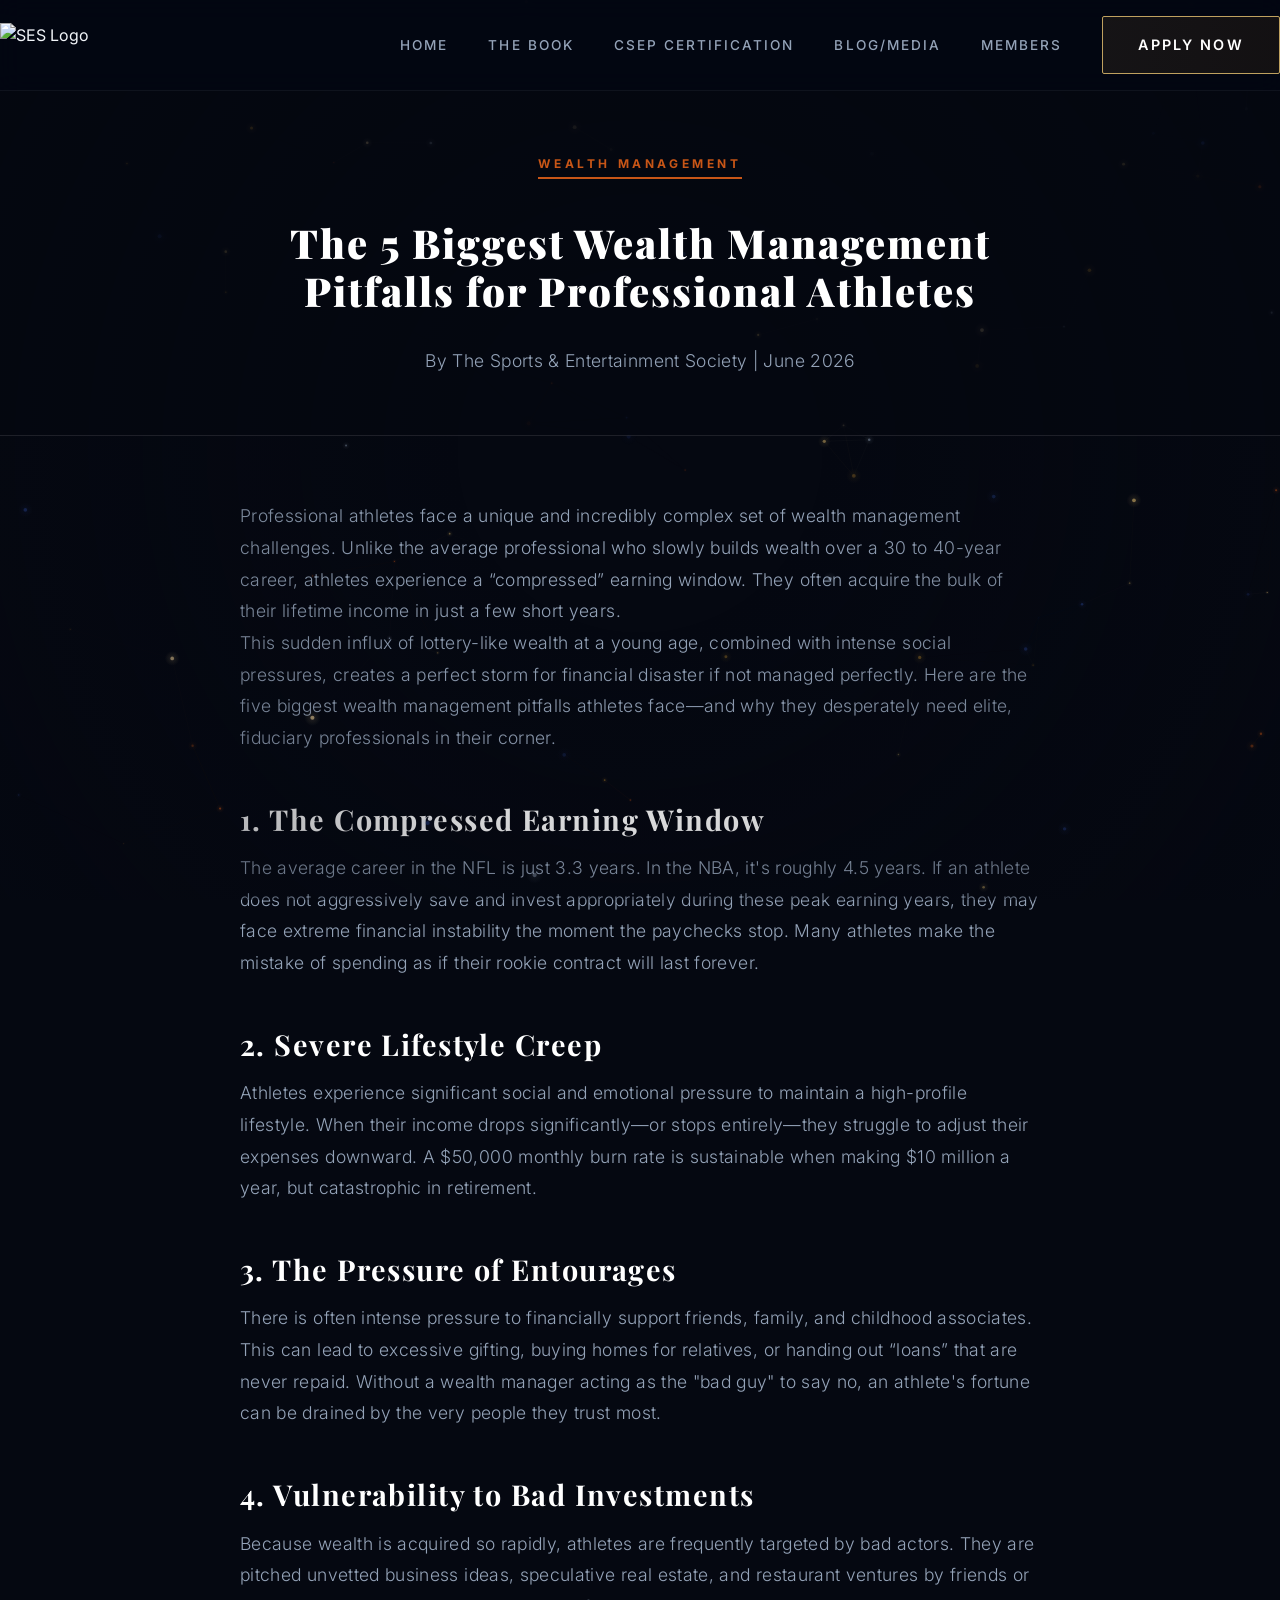
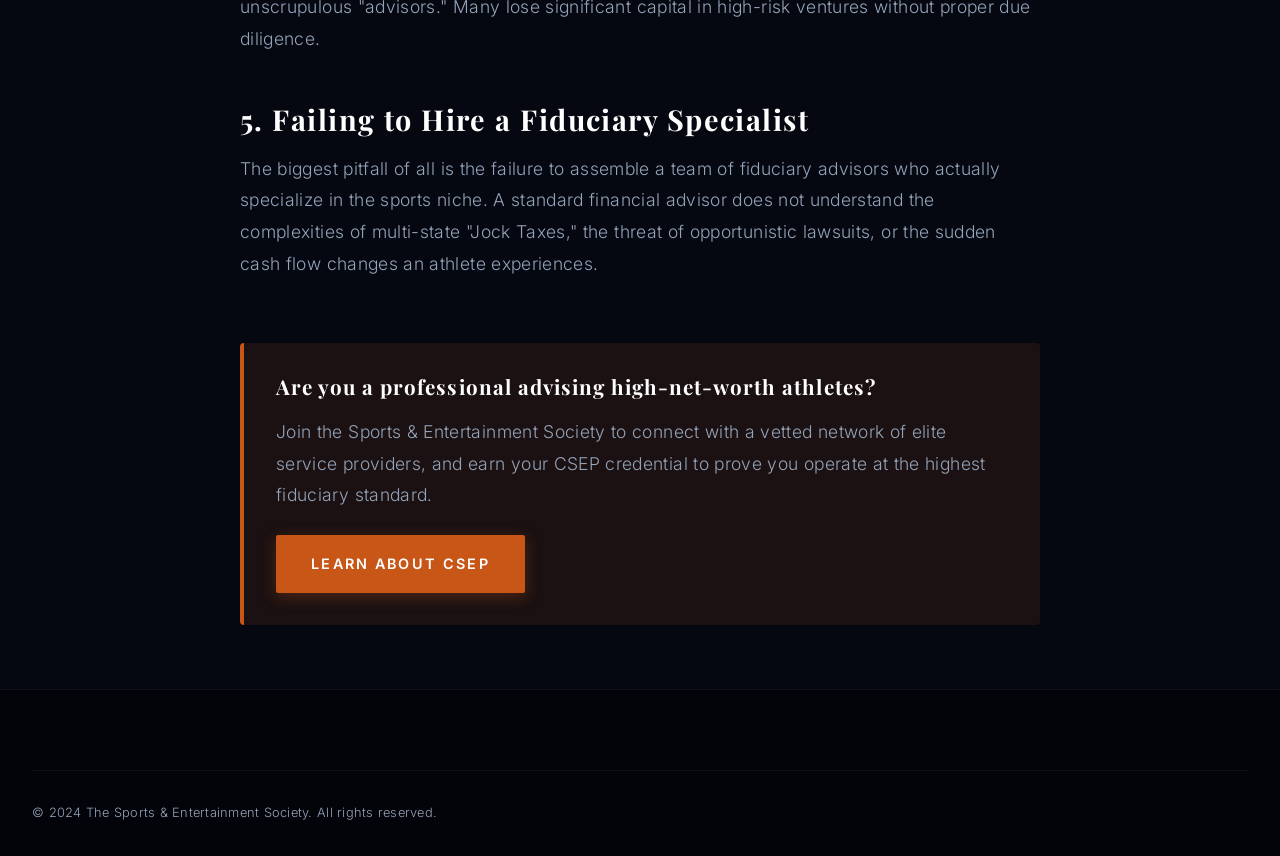
==== blog-post-1.html @ 09854656 "feat: add Blog/Media section and initial blog posts" ====
<!DOCTYPE html>
<html lang="en">
<head>
  <meta charset="UTF-8">
  <meta name="viewport" content="width=device-width, initial-scale=1.0">
  <meta name="description" content="The 5 Biggest Wealth Management Pitfalls for Professional Athletes">
  <title>Wealth Management Pitfalls for Athletes | SES</title>
  <link rel="stylesheet" href="styles.css?v=5">
</head>
<body>

  <canvas id="ambient-canvas"></canvas>

  <header>
    <div class="nav-container">
      <a href="index.html" class="logo-link">
        <div class="logo-placeholder-header">
          <img src="https://firebasestorage.googleapis.com/v0/b/studio-6578078567-d586b.firebasestorage.app/o/ses%20logo%20transparent.png?alt=media&token=a7a9f43f-8313-4940-94d5-614aab6d0703" alt="SES Logo" class="logo-img" style="height:50px;width:auto;display:block;">
        </div>
      </a>
      
      <div class="nav-toggle" id="mobile-menu-toggle" aria-label="Toggle menu" role="button" tabindex="0">
        <span></span>
        <span></span>
        <span></span>
      </div>

      <nav id="nav-menu">
        <ul class="nav-links" id="nav-list">
          <li><a href="index.html" id="nav-home">Home</a></li>
          <li><a href="book.html" id="nav-book">The Book</a></li>
          <li><a href="csep.html" id="nav-csep">CSEP Certification</a></li>
          <li><a href="blog.html" class="active" id="nav-blog">Blog/Media</a></li>
          <li><a href="#" id="nav-members">Members</a></li>
          <li class="header-cta"><a href="csep.html#apply" class="btn btn-outline-gold" id="nav-apply-btn">Apply Now</a></li>
        </ul>
      </nav>
    </div>
  </header>

  <section class="article-hero" style="padding: 150px 0 60px 0; text-align: center; background-color: rgba(5, 8, 17, 0.7); border-bottom: 1px solid rgba(255,255,255,0.1);">
    <div class="container" style="max-width: 800px;">
      <span class="hero-tag">WEALTH MANAGEMENT</span>
      <h1 style="font-size: 2.5rem; line-height: 1.2; margin: 1rem 0 2rem 0; font-weight: 900;">The 5 Biggest Wealth Management Pitfalls for Professional Athletes</h1>
      <p style="color: var(--text-muted); font-size: 1.1rem;">By The Sports & Entertainment Society | June 2026</p>
    </div>
  </section>

  <article class="container" style="max-width: 800px; padding: 4rem 0; font-size: 1.1rem; line-height: 1.8; color: var(--text-light);">
    <p>Professional athletes face a unique and incredibly complex set of wealth management challenges. Unlike the average professional who slowly builds wealth over a 30 to 40-year career, athletes experience a “compressed” earning window. They often acquire the bulk of their lifetime income in just a few short years.</p>
    
    <p>This sudden influx of lottery-like wealth at a young age, combined with intense social pressures, creates a perfect storm for financial disaster if not managed perfectly. Here are the five biggest wealth management pitfalls athletes face—and why they desperately need elite, fiduciary professionals in their corner.</p>

    <h2 style="color: var(--text-white); margin: 3rem 0 1rem 0; font-size: 1.8rem;">1. The Compressed Earning Window</h2>
    <p>The average career in the NFL is just 3.3 years. In the NBA, it's roughly 4.5 years. If an athlete does not aggressively save and invest appropriately during these peak earning years, they may face extreme financial instability the moment the paychecks stop. Many athletes make the mistake of spending as if their rookie contract will last forever.</p>

    <h2 style="color: var(--text-white); margin: 3rem 0 1rem 0; font-size: 1.8rem;">2. Severe Lifestyle Creep</h2>
    <p>Athletes experience significant social and emotional pressure to maintain a high-profile lifestyle. When their income drops significantly—or stops entirely—they struggle to adjust their expenses downward. A $50,000 monthly burn rate is sustainable when making $10 million a year, but catastrophic in retirement.</p>

    <h2 style="color: var(--text-white); margin: 3rem 0 1rem 0; font-size: 1.8rem;">3. The Pressure of Entourages</h2>
    <p>There is often intense pressure to financially support friends, family, and childhood associates. This can lead to excessive gifting, buying homes for relatives, or handing out “loans” that are never repaid. Without a wealth manager acting as the "bad guy" to say no, an athlete's fortune can be drained by the very people they trust most.</p>

    <h2 style="color: var(--text-white); margin: 3rem 0 1rem 0; font-size: 1.8rem;">4. Vulnerability to Bad Investments</h2>
    <p>Because wealth is acquired so rapidly, athletes are frequently targeted by bad actors. They are pitched unvetted business ideas, speculative real estate, and restaurant ventures by friends or unscrupulous "advisors." Many lose significant capital in high-risk ventures without proper due diligence.</p>

    <h2 style="color: var(--text-white); margin: 3rem 0 1rem 0; font-size: 1.8rem;">5. Failing to Hire a Fiduciary Specialist</h2>
    <p>The biggest pitfall of all is the failure to assemble a team of fiduciary advisors who actually specialize in the sports niche. A standard financial advisor does not understand the complexities of multi-state "Jock Taxes," the threat of opportunistic lawsuits, or the sudden cash flow changes an athlete experiences.</p>

    <div style="margin-top: 4rem; padding: 2rem; background: rgba(220, 95, 30, 0.1); border-left: 4px solid var(--color-orange); border-radius: 4px;">
      <h3 style="color: var(--text-white); margin-bottom: 1rem;">Are you a professional advising high-net-worth athletes?</h3>
      <p style="margin-bottom: 1.5rem;">Join the Sports & Entertainment Society to connect with a vetted network of elite service providers, and earn your CSEP credential to prove you operate at the highest fiduciary standard.</p>
      <a href="csep.html" class="btn btn-primary">Learn About CSEP</a>
    </div>
  </article>

  <footer>
    <div class="container">
      <div class="footer-bottom">
        <p>&copy; 2024 The Sports & Entertainment Society. All rights reserved.</p>
      </div>
    </div>
  </footer>

  <script src="main.js"></script>
</body>
</html>
---- styles.css ----
@import url('https://fonts.googleapis.com/css2?family=Playfair+Display:ital,wght@0,400..900;1,400..900&family=Inter:wght@300;400;500;600;700;800&display=swap');

/* --- DESIGN SYSTEM TOKENS --- */
:root {
  --bg-dark: #050811; /* Deep obsidian navy */
  --bg-panel: #0c1220; /* Boardroom dark panel */
  --bg-panel-light: #151e33;
  --bg-platinum: #f8fafc; /* Crisp platinum white background */
  --color-blue: #0f1c3f; /* Deep blue tier color */
  --color-blue-light: #1d3066;
  --color-orange: #c85617; /* Burnt copper */
  --color-orange-hover: #a64510; /* Darker burnt copper hover */
  --color-gold-start: #bfa15f; /* Champagne Gold start */
  --color-gold-mid: #dfc28d; /* Champagne Gold mid */
  --color-gold-end: #9e7528; /* Champagne Gold end */
  --text-white: #ffffff;
  --text-light: #f1f5f9;
  --text-muted: #94a3b8;
  --text-dark: #0f172a;
  
  --font-serif: 'Playfair Display', Georgia, serif;
  --font-sans: 'Inter', system-ui, -apple-system, sans-serif;
  
  --transition-smooth: all 0.4s cubic-bezier(0.16, 1, 0.3, 1);
  --shadow-premium: 0 20px 40px rgba(0, 0, 0, 0.6);
  --shadow-glow-orange: 0 0 35px rgba(200, 86, 23, 0.3);
  --shadow-glow-blue: 0 0 35px rgba(15, 28, 63, 0.5);
  --shadow-glow-gold: 0 0 35px rgba(191, 161, 95, 0.2);
  
  --border-glass: 1px solid rgba(255, 255, 255, 0.05);
  --glass-bg: rgba(12, 18, 32, 0.7);
}

/* --- RESET & ACCESSIBILITY --- */
*, *::before, *::after {
  box-sizing: border-box;
  margin: 0;
  padding: 0;
}

html {
  scroll-behavior: smooth;
  font-size: 16px;
  background-color: var(--bg-dark);
  color: var(--text-light);
  font-family: var(--font-sans);
  -webkit-font-smoothing: antialiased;
}

body {
  overflow-x: hidden;
  line-height: 1.6;
  background: var(--bg-dark);
}

/* --- AMBIENT PARTICLE CANVAS --- */
#ambient-canvas {
  position: fixed;
  top: 0;
  left: 0;
  width: 100vw;
  height: 100vh;
  z-index: 0;
  pointer-events: none;
}

/* Ensure all page content sits above the canvas */
header { z-index: 100; }
section, footer, main { position: relative; z-index: 1; }


h1, h2, h3, h4, h5, h6 {
  font-family: var(--font-serif);
  font-weight: 700;
  letter-spacing: 0.05em;
  color: var(--text-white);
  line-height: 1.2;
}

p {
  font-weight: 300;
  letter-spacing: 0.02em;
  color: var(--text-muted);
}

a {
  text-decoration: none;
  color: inherit;
  transition: var(--transition-smooth);
}

img {
  max-width: 100%;
  height: auto;
  display: block;
}

button, input, textarea, select {
  font-family: inherit;
  background: none;
  border: none;
  outline: none;
}

/* --- CUSTOM SCROLLBAR --- */
::-webkit-scrollbar {
  width: 10px;
}
::-webkit-scrollbar-track {
  background: var(--bg-dark);
}
::-webkit-scrollbar-thumb {
  background: #1e293b;
  border-radius: 5px;
  border: 2px solid var(--bg-dark);
}
::-webkit-scrollbar-thumb:hover {
  background: var(--color-orange);
}

/* --- UTILITY CLASSES --- */
.container {
  width: 100%;
  max-width: 1280px;
  margin: 0 auto;
  padding: 0 2rem;
}

.text-orange {
  color: var(--color-orange);
}

.text-gold {
  background: linear-gradient(90deg, var(--color-gold-start), var(--color-gold-mid), var(--color-gold-end));
  -webkit-background-clip: text;
  -webkit-text-fill-color: transparent;
  display: inline-block;
}

.bg-gradient-blue {
  background: linear-gradient(135deg, #070e1f 0%, #112042 100%);
}

.glow-orange {
  box-shadow: var(--shadow-glow-orange);
}

.glass-panel {
  background: var(--glass-bg);
  backdrop-filter: blur(12px);
  -webkit-backdrop-filter: blur(12px);
  border: var(--border-glass);
}

/* --- ANIMATION KEYFRAMES --- */
@keyframes float {
  0% { transform: translateY(0px) rotateY(-5deg); }
  50% { transform: translateY(-12px) rotateY(2deg); }
  100% { transform: translateY(0px) rotateY(-5deg); }
}

@keyframes pulse-glow {
  0%, 100% { opacity: 0.2; }
  50% { opacity: 0.5; }
}

@keyframes slideIn {
  from { transform: translateY(30px); opacity: 0; }
  to { transform: translateY(0); opacity: 1; }
}

@keyframes shimmer {
  0% { background-position: -200% 0; }
  100% { background-position: 200% 0; }
}

/* --- SCROLL REVEAL --- */
.reveal {
  opacity: 0;
  transform: translateY(40px);
  transition: opacity 0.8s ease, transform 0.8s ease;
}

.reveal.active {
  opacity: 1;
  transform: translateY(0);
}

/* --- BUTTONS --- */
.btn {
  display: inline-flex;
  align-items: center;
  justify-content: center;
  padding: 1rem 2.2rem;
  font-size: 0.9rem;
  font-weight: 600;
  letter-spacing: 0.15em;
  text-transform: uppercase;
  border-radius: 2px;
  cursor: pointer;
  position: relative;
  overflow: hidden;
  z-index: 1;
  transition: var(--transition-smooth);
}

.btn-primary {
  background-color: var(--color-orange);
  color: var(--text-white);
  box-shadow: 0 4px 15px rgba(200, 86, 23, 0.3);
}

.btn-primary::before {
  content: '';
  position: absolute;
  top: 0;
  left: 0;
  width: 100%;
  height: 100%;
  background: linear-gradient(90deg, transparent, rgba(255,255,255,0.2), transparent);
  transform: translateX(-100%);
  transition: 0.6s ease;
  z-index: -1;
}

.btn-primary:hover::before {
  transform: translateX(100%);
}

.btn-primary:hover {
  background-color: var(--color-orange-hover);
  box-shadow: var(--shadow-glow-orange);
  transform: translateY(-2px);
}

.btn-outline-gold {
  border: 1px solid var(--color-gold-start);
  background: linear-gradient(90deg, rgba(191,149,63,0.1), rgba(170,119,28,0.1));
  color: var(--text-white);
}

.btn-outline-gold:hover {
  background: linear-gradient(90deg, var(--color-gold-start), var(--color-gold-mid), var(--color-gold-end));
  color: var(--text-dark);
  font-weight: 700;
  box-shadow: var(--shadow-glow-gold);
  transform: translateY(-2px);
}

.btn-white {
  background-color: var(--text-white);
  color: var(--text-dark);
  box-shadow: 0 4px 15px rgba(255, 255, 255, 0.1);
}

.btn-white:hover {
  background-color: #f1f5f9;
  transform: translateY(-2px);
  box-shadow: 0 8px 25px rgba(255, 255, 255, 0.2);
}

.btn-blue {
  background-color: var(--color-blue);
  color: var(--text-white);
  border: 1px solid rgba(255, 255, 255, 0.1);
  box-shadow: 0 4px 15px rgba(29, 53, 87, 0.3);
}

.btn-blue:hover {
  background-color: var(--color-blue-light);
  border-color: transparent;
  box-shadow: var(--shadow-glow-blue);
  transform: translateY(-2px);
}

.btn-dark-navy {
  background-color: var(--bg-dark);
  color: var(--text-white);
  box-shadow: 0 4px 15px rgba(0, 0, 0, 0.3);
}

.btn-dark-navy:hover {
  background-color: var(--bg-panel);
  transform: translateY(-2px);
  box-shadow: 0 8px 25px rgba(0, 0, 0, 0.5);
}

/* --- HEADER / NAVIGATION --- */
header {
  position: fixed;
  top: 0;
  left: 0;
  width: 100%;
  z-index: 100;
  background: rgba(3, 7, 18, 0.85);
  backdrop-filter: blur(12px);
  -webkit-backdrop-filter: blur(12px);
  border-bottom: var(--border-glass);
  transition: var(--transition-smooth);
}

header.scrolled {
  padding: 0.5rem 0;
  background: rgba(3, 7, 18, 0.95);
  box-shadow: 0 10px 30px rgba(0,0,0,0.8);
}

header .nav-container {
  display: flex;
  justify-content: space-between;
  align-items: center;
  height: 90px;
  overflow: hidden;
  transition: var(--transition-smooth);
}

header.scrolled .nav-container {
  height: 70px;
}

.logo-link {
  display: flex;
  align-items: center;
  gap: 0.8rem;
  overflow: hidden;
}

.logo-crest {
  width: 45px;
  height: 45px;
  background: linear-gradient(135deg, var(--color-gold-start), var(--color-gold-mid), var(--color-gold-end));
  border-radius: 50%;
  display: flex;
  align-items: center;
  justify-content: center;
  font-family: var(--font-serif);
  font-weight: 900;
  color: var(--bg-dark);
  font-size: 1.2rem;
  box-shadow: var(--shadow-glow-gold);
}

.logo-img {
  height: 44px;
  max-height: 44px;
  width: auto;
  max-width: 200px;
  object-fit: contain;
  display: block;
  flex-shrink: 0;
  transition: height 0.4s cubic-bezier(0.16, 1, 0.3, 1),
              max-height 0.4s cubic-bezier(0.16, 1, 0.3, 1);
}

header.scrolled .logo-img {
  height: 36px;
  max-height: 36px;
}

.logo-img-footer {
  height: 60px;
  max-height: 60px;
  max-width: 200px;
}

.logo-text {
  font-family: var(--font-serif);
  font-size: 1rem;
  font-weight: 800;
  letter-spacing: 0.1em;
  line-height: 1.2;
}

.logo-text span {
  display: block;
  font-size: 0.65rem;
  font-weight: 400;
  letter-spacing: 0.2em;
  color: var(--color-orange);
}

nav ul {
  display: flex;
  list-style: none;
  gap: 2.5rem;
  align-items: center;
}

nav ul li a {
  font-size: 0.85rem;
  font-weight: 500;
  letter-spacing: 0.15em;
  text-transform: uppercase;
  color: var(--text-muted);
  position: relative;
  padding: 0.5rem 0;
}

nav ul li a::after {
  content: '';
  position: absolute;
  bottom: 0;
  left: 0;
  width: 0;
  height: 1px;
  background-color: var(--color-orange);
  transition: var(--transition-smooth);
}

nav ul li a:hover, nav ul li a.active {
  color: var(--text-white);
}

nav ul li a:hover::after, nav ul li a.active::after {
  width: 100%;
}

.header-cta {
  display: inline-block;
}

/* MOBILE NAV TOGGLE */
.nav-toggle {
  display: none;
  flex-direction: column;
  gap: 6px;
  cursor: pointer;
  z-index: 110;
}

.nav-toggle span {
  display: block;
  width: 25px;
  height: 2px;
  background-color: var(--text-white);
  transition: var(--transition-smooth);
}

/* --- FOOTER --- */
footer {
  background-color: #02040a;
  border-top: var(--border-glass);
  padding: 5rem 0 2rem;
  margin-top: auto;
}

.footer-grid {
  display: grid;
  grid-template-columns: 2fr 1fr 1fr 1.5fr;
  gap: 4rem;
  margin-bottom: 4rem;
}

.footer-info .logo-link {
  margin-bottom: 1.5rem;
}

.footer-info p {
  font-size: 0.9rem;
  margin-bottom: 1.5rem;
  max-width: 320px;
}

.footer-socials {
  display: flex;
  gap: 1rem;
}

.footer-social-icon {
  width: 40px;
  height: 40px;
  border-radius: 50%;
  background-color: rgba(255, 255, 255, 0.03);
  border: var(--border-glass);
  display: flex;
  align-items: center;
  justify-content: center;
  color: var(--text-muted);
  transition: var(--transition-smooth);
}

.footer-social-icon:hover {
  background-color: var(--color-orange);
  color: var(--text-white);
  transform: translateY(-3px);
}

.footer-col h4 {
  font-size: 0.9rem;
  text-transform: uppercase;
  margin-bottom: 1.8rem;
  position: relative;
  padding-bottom: 0.5rem;
}

.footer-col h4::after {
  content: '';
  position: absolute;
  bottom: 0;
  left: 0;
  width: 30px;
  height: 2px;
  background-color: var(--color-orange);
}

.footer-col ul {
  list-style: none;
  display: flex;
  flex-direction: column;
  gap: 1rem;
}

.footer-col ul a {
  font-size: 0.9rem;
  color: var(--text-muted);
}

.footer-col ul a:hover {
  color: var(--text-white);
  padding-left: 5px;
}

.footer-newsletter h4 {
  margin-bottom: 1.8rem;
}

.footer-newsletter p {
  font-size: 0.9rem;
  margin-bottom: 1.2rem;
}

.newsletter-form {
  display: flex;
  border-bottom: 1px solid rgba(255, 255, 255, 0.1);
  padding-bottom: 0.5rem;
}

.newsletter-form input {
  flex-grow: 1;
  color: var(--text-white);
  font-size: 0.9rem;
}

.newsletter-form input::placeholder {
  color: #4b5563;
}

.newsletter-submit {
  cursor: pointer;
  color: var(--color-orange);
  transition: var(--transition-smooth);
}

.newsletter-submit:hover {
  color: var(--text-white);
  transform: translateX(3px);
}

.footer-bottom {
  border-top: var(--border-glass);
  padding-top: 2rem;
  display: flex;
  justify-content: space-between;
  align-items: center;
  font-size: 0.8rem;
  color: #4b5563;
}

.footer-bottom-links {
  display: flex;
  gap: 2rem;
}

.footer-bottom-links a:hover {
  color: var(--text-white);
}

/* --- INDEX HERO SECTION --- */
.hero-section {
  position: relative;
  min-height: 100vh;
  display: flex;
  align-items: center;
  padding-top: 90px;
  overflow: hidden;
  background: radial-gradient(circle at 80% 20%, rgba(15, 28, 63, 0.3) 0%, transparent 60%),
              radial-gradient(circle at 10% 85%, rgba(200, 86, 23, 0.12) 0%, transparent 50%);
}

.hero-background-media {
  position: absolute;
  top: 0;
  left: 0;
  width: 100%;
  height: 100%;
  z-index: -2;
  background-image: url('https://firebasestorage.googleapis.com/v0/b/studio-6578078567-d586b.firebasestorage.app/o/SES%20Arena%20Image2.png?alt=media&token=59456ac7-e30b-45ab-92c1-4b03db2e748e');
  background-size: 100% auto;
  background-repeat: no-repeat;
  background-position: center top;
  opacity: 0.5;
}

.hero-glow-overlay {
  position: absolute;
  top: -30%;
  left: -30%;
  width: 160%;
  height: 160%;
  z-index: -1;
  background: radial-gradient(circle at 30% 30%, rgba(30, 64, 175, 0.45) 0%, transparent 60%),
              radial-gradient(circle at 70% 70%, rgba(220, 95, 30, 0.22) 0%, transparent 55%);
  animation: driftGlow 22s infinite alternate ease-in-out;
  pointer-events: none;
  opacity: 0.85;
  mix-blend-mode: screen;
}

@keyframes driftGlow {
  0% {
    transform: translate(0, 0) scale(1) rotate(0deg);
  }
  50% {
    transform: translate(6%, 8%) scale(1.12) rotate(20deg);
  }
  100% {
    transform: translate(-4%, 4%) scale(0.92) rotate(-15deg);
  }
}

.hero-content {
  max-width: 800px;
  z-index: 2;
  animation: slideIn 1.2s cubic-bezier(0.16, 1, 0.3, 1);
  background-color: rgba(0, 0, 0, 0.6);
  padding: 3rem;
  border-radius: 8px;
}

.hero-rings {
  display: block;
  max-width: 160px;
  height: auto;
  margin-bottom: 1.5rem;
}

.hero-tag {
  display: inline-block;
  font-size: 0.75rem;
  font-weight: 700;
  letter-spacing: 0.3em;
  text-transform: uppercase;
  color: var(--color-orange);
  margin-bottom: 1.5rem;
  border-bottom: 2px solid var(--color-orange);
  padding-bottom: 4px;
}

.hero-title {
  font-size: clamp(2.5rem, 5vw, 4.5rem);
  font-weight: 900;
  line-height: 1.1;
  margin-bottom: 2rem;
  text-shadow: 0 4px 20px rgba(0,0,0,0.5);
}

.hero-body {
  font-size: 1.15rem;
  line-height: 1.8;
  margin-bottom: 2.5rem;
  color: var(--text-light);
  max-width: 720px;
  text-shadow: 0 2px 10px rgba(0, 0, 0, 0.8);
}

.hero-ctas {
  display: flex;
  gap: 1.5rem;
}

/* --- SECTION: ABOUT INTRO --- */
.about-intro-section {
  padding: 5rem 0;
  background-color: transparent;
  position: relative;
  z-index: 2;
}

.about-intro-single {
  max-width: 1000px;
  margin: 0 auto;
  text-align: center;
}

.about-intro-text {
  font-size: 1.15rem;
  line-height: 1.8;
  color: var(--text-light);
  margin-bottom: 2rem;
}

.about-intro-text:last-child {
  margin-bottom: 0;
}

/* --- SECTION 2: CSEP CREDENTIALING OVERVIEW --- */
.credentialing-section {
  padding: 8rem 0;
  position: relative;
  background-color: transparent;
}

.credentialing-grid {
  display: grid;
  grid-template-columns: 1fr 1fr;
  gap: 6rem;
  align-items: center;
}

.section-tag {
  font-size: 0.75rem;
  font-weight: 700;
  letter-spacing: 0.25em;
  text-transform: uppercase;
  color: var(--color-orange);
  margin-bottom: 1rem;
  display: block;
}

.section-title {
  font-size: 2.5rem;
  margin-bottom: 2rem;
  position: relative;
}

.section-body {
  font-size: 1.05rem;
  line-height: 1.8;
  margin-bottom: 2.5rem;
}

.credentialing-visual {
  position: relative;
  display: flex;
  justify-content: center;
  align-items: center;
}

.badge-glow-container {
  width: 320px;
  height: 320px;
  position: relative;
  z-index: 2;
  border-radius: 50%;
  background: var(--bg-panel);
  border: 1px solid rgba(191, 149, 63, 0.3);
  display: flex;
  flex-direction: column;
  justify-content: center;
  align-items: center;
  text-align: center;
  padding: 2.5rem;
  box-shadow: 0 20px 50px rgba(0, 0, 0, 0.6), var(--shadow-glow-gold);
}

.badge-crest {
  font-size: 2.8rem;
  font-weight: 900;
  font-family: var(--font-serif);
  line-height: 1;
  background: linear-gradient(135deg, var(--color-gold-start), var(--color-gold-mid), var(--color-gold-end));
  -webkit-background-clip: text;
  -webkit-text-fill-color: transparent;
  margin-bottom: 1rem;
}

.badge-title {
  font-family: var(--font-serif);
  font-size: 1.1rem;
  letter-spacing: 0.15em;
  font-weight: 700;
  margin-bottom: 0.5rem;
}

.badge-subtitle {
  font-size: 0.7rem;
  text-transform: uppercase;
  letter-spacing: 0.2em;
  color: var(--color-orange);
}

.visual-orbit {
  position: absolute;
  top: 50%;
  left: 50%;
  transform: translate(-50%, -50%);
  width: 440px;
  height: 440px;
  border-radius: 50%;
  border: 1px dashed rgba(191, 149, 63, 0.15);
  animation: pulse-glow 4s infinite ease-in-out;
  pointer-events: none;
}

/* --- SECTION 3: DEFINITION CALLOUT --- */
.definition-section {
  padding: 6rem 0;
  background: linear-gradient(180deg, var(--bg-dark) 0%, #060b18 50%, var(--bg-dark) 100%);
  position: relative;
}

.definition-card {
  max-width: 900px;
  margin: 0 auto;
  padding: 4rem;
  border-radius: 4px;
  background: linear-gradient(135deg, rgba(11, 19, 41, 0.8) 0%, rgba(7, 11, 23, 0.9) 100%);
  border: var(--border-glass);
  box-shadow: var(--shadow-premium), 0 0 40px rgba(0,0,0,0.4);
  position: relative;
  overflow: hidden;
}

.definition-card::before {
  content: '';
  position: absolute;
  top: 0;
  left: 0;
  width: 4px;
  height: 100%;
  background: linear-gradient(180deg, var(--color-orange), var(--color-gold-start));
}

.definition-word {
  display: flex;
  align-items: baseline;
  gap: 1.5rem;
  margin-bottom: 1.5rem;
  flex-wrap: wrap;
}

.word-spelling {
  font-size: clamp(2rem, 4vw, 3rem);
  font-weight: 900;
  color: var(--text-white);
  text-transform: uppercase;
  letter-spacing: 0.1em;
  font-family: var(--font-serif);
}

.word-phonetic {
  font-size: 1.2rem;
  color: var(--color-orange);
  font-family: var(--font-sans);
  font-weight: 300;
  letter-spacing: 0.05em;
}

.word-part {
  font-style: italic;
  font-family: Georgia, serif;
  color: var(--color-gold-start);
  font-size: 1.1rem;
}

.definition-block {
  margin-bottom: 2rem;
}

.definition-text {
  font-size: 1.35rem;
  line-height: 1.8;
  color: var(--text-light);
  font-weight: 300;
  margin-bottom: 1.5rem;
}

.definition-sublist {
  list-style: none;
  display: flex;
  flex-direction: column;
  gap: 1rem;
  border-left: 2px solid rgba(255, 255, 255, 0.05);
  padding-left: 1.5rem;
}

.definition-sublist li {
  font-size: 1rem;
  color: var(--text-muted);
}

.definition-sublist strong {
  color: var(--text-white);
  font-weight: 500;
}

.definition-derivation {
  margin-top: 2rem;
  padding-top: 1.5rem;
  border-top: 1px solid rgba(255, 255, 255, 0.05);
  font-size: 0.95rem;
  color: var(--text-muted);
  font-style: italic;
}

/* --- SECTION 4: BOOK PROMO --- */
.book-section {
  padding: 8rem 0;
  position: relative;
  background-color: transparent;
}

.book-grid {
  display: grid;
  grid-template-columns: 1.1fr 0.9fr;
  gap: 6rem;
  align-items: center;
}

.book-image-container {
  display: flex;
  justify-content: center;
  perspective: 1200px;
}

.book-mockup-wrapper {
  position: relative;
  width: 320px;
  height: 460px;
  transform-style: preserve-3d;
  transform: rotateY(-15deg) rotateX(10deg);
  transition: transform 0.8s cubic-bezier(0.16, 1, 0.3, 1);
  box-shadow: -20px 25px 50px rgba(0, 0, 0, 0.7);
}

.book-mockup-wrapper:hover {
  transform: rotateY(5deg) rotateX(5deg) translateY(-8px);
}

.book-mockup-wrapper img {
  width: 100%;
  height: 100%;
  object-fit: cover;
  border-radius: 4px;
}

.book-spine {
  position: absolute;
  top: 0;
  left: 0;
  width: 40px;
  height: 100%;
  background: #111;
  transform: rotateY(-90deg) translateX(-20px);
  transform-origin: left center;
  box-shadow: inset -5px 0 10px rgba(0,0,0,0.8);
}

.book-shadow {
  position: absolute;
  bottom: -40px;
  left: -20px;
  width: 360px;
  height: 40px;
  background: radial-gradient(ellipse at center, rgba(0,0,0,0.6) 0%, transparent 70%);
  transform: rotateX(90deg);
  z-index: -1;
  pointer-events: none;
}

.book-sub-headline {
  font-size: 1.4rem;
  font-weight: 500;
  line-height: 1.5;
  color: var(--text-white);
  margin-bottom: 2rem;
  border-left: 2px solid var(--color-orange);
  padding-left: 1.5rem;
}

/* --- SECTION 5: MEMBERSHIP TIERS --- */
.membership-section {
  padding: 8rem 0;
  background: radial-gradient(circle at 50% 0, rgba(15, 28, 63, 0.3) 0%, transparent 60%),
              var(--bg-dark);
  position: relative;
}

.membership-header {
  text-align: center;
  max-width: 700px;
  margin: 0 auto 5rem;
}

.membership-grid {
  display: grid;
  grid-template-columns: repeat(3, 1fr);
  gap: 2.2rem;
  align-items: stretch;
}

.membership-card {
  border-radius: 4px;
  padding: 3.5rem 2.5rem;
  display: flex;
  flex-direction: column;
  position: relative;
  transition: var(--transition-smooth);
  height: 100%;
}

.membership-card:hover {
  transform: translateY(-10px);
}

.card-badge {
  position: absolute;
  top: 2rem;
  right: 2rem;
  font-size: 0.65rem;
  font-weight: 700;
  letter-spacing: 0.2em;
  text-transform: uppercase;
  padding: 0.4rem 0.8rem;
  background: rgba(255, 255, 255, 0.05);
  border: var(--border-glass);
}

.card-title {
  font-size: 1.6rem;
  margin-bottom: 2rem;
  padding-bottom: 1.5rem;
  border-bottom: 1px solid rgba(255, 255, 255, 0.05);
}

.card-description {
  font-size: 0.95rem;
  line-height: 1.8;
  margin-bottom: 3rem;
  flex-grow: 1;
}

/* Card 1: General (Blue Styling) */
.card-general {
  background: linear-gradient(135deg, rgba(15, 28, 63, 0.3) 0%, rgba(12, 18, 32, 0.8) 100%);
  border: 1px solid rgba(15, 28, 63, 0.4);
  box-shadow: 0 15px 35px rgba(0,0,0,0.4);
}

.card-general .card-title {
  color: var(--text-light);
}

.card-general:hover {
  box-shadow: var(--shadow-glow-blue);
  border-color: var(--color-blue-light);
}

/* Card 2: Industry Professionals (White/Platinum Styling) */
.card-professional {
  background: #ffffff;
  color: var(--text-dark);
  border: 1px solid #e2e8f0;
  box-shadow: 0 25px 50px rgba(0, 0, 0, 0.4);
  transform: scale(1.03);
  z-index: 2;
}

.card-professional:hover {
  transform: translateY(-10px) scale(1.04);
  box-shadow: 0 30px 60px rgba(255, 255, 255, 0.15);
}

.card-professional .card-title {
  color: var(--text-dark);
  border-bottom-color: rgba(15, 23, 42, 0.08);
}

.card-professional .card-description {
  color: #334155;
  font-weight: 400;
}

.card-professional .card-badge {
  color: var(--color-orange);
  background: rgba(200, 86, 23, 0.08);
  border-color: rgba(200, 86, 23, 0.15);
}

/* Card 3: Brands and Vendors (Orange Styling) */
.card-vendors {
  background: linear-gradient(135deg, rgba(200, 86, 23, 0.08) 0%, rgba(12, 18, 32, 0.8) 100%);
  border: 1px solid rgba(200, 86, 23, 0.3);
  box-shadow: 0 15px 35px rgba(0,0,0,0.4);
}

.card-vendors .card-title {
  color: var(--text-light);
}

.card-vendors:hover {
  box-shadow: var(--shadow-glow-orange);
  border-color: var(--color-orange);
}

/* --- THE BOOK PAGE (`book.html`) --- */
.book-hero {
  position: relative;
  overflow: hidden;
  padding: 10rem 0 5rem;
  background: var(--bg-dark);
}

.book-details-grid {
  display: grid;
  grid-template-columns: 1fr 1.2fr;
  gap: 6rem;
  margin-top: 4rem;
}

.book-purchase-panel {
  background: var(--bg-panel);
  border: var(--border-glass);
  padding: 3rem;
  border-radius: 4px;
  margin-top: 3rem;
}

.purchase-options {
  display: grid;
  grid-template-columns: repeat(3, 1fr);
  gap: 1.5rem;
  margin: 2rem 0;
}

.purchase-option {
  border: 1px solid rgba(255,255,255,0.06);
  background: rgba(255,255,255,0.02);
  border-radius: 3px;
  padding: 1.5rem 1rem;
  text-align: center;
  cursor: pointer;
  transition: var(--transition-smooth);
}

.purchase-option.active, .purchase-option:hover {
  border-color: var(--color-orange);
  background: rgba(200, 86, 23, 0.04);
}

.purchase-option-title {
  font-size: 0.85rem;
  text-transform: uppercase;
  letter-spacing: 0.1em;
  margin-bottom: 0.5rem;
}

.purchase-option-price {
  font-size: 1.5rem;
  font-weight: 700;
  color: var(--text-white);
  font-family: var(--font-serif);
}

.book-features-section {
  padding: 6rem 0;
  background: var(--bg-platinum);
  color: var(--text-dark);
  border-top: 1px solid #e2e8f0;
  border-bottom: 1px solid #e2e8f0;
}

.book-features-section .membership-header h2,
.book-features-section .membership-header p,
.book-features-section .feature-title,
.book-features-section .section-body {
  color: var(--text-dark);
}

.book-features-section .membership-header p {
  color: #475569;
}

.features-grid {
  display: grid;
  grid-template-columns: repeat(3, 1fr);
  gap: 3rem;
}

.feature-item {
  background: #ffffff;
  border: 1px solid #e2e8f0;
  padding: 2.5rem;
  border-radius: 3px;
  box-shadow: 0 10px 30px rgba(0, 0, 0, 0.03);
  transition: var(--transition-smooth);
}

.feature-item:hover {
  transform: translateY(-6px);
  box-shadow: 0 20px 45px rgba(0, 0, 0, 0.08);
  border-color: rgba(200, 86, 23, 0.2);
}

.feature-icon {
  width: 50px;
  height: 50px;
  background: rgba(200, 86, 23, 0.1);
  border-radius: 50%;
  display: flex;
  align-items: center;
  justify-content: center;
  color: var(--color-orange);
  font-size: 1.3rem;
  margin-bottom: 1.5rem;
}

.feature-title {
  font-size: 1.15rem;
  margin-bottom: 1rem;
}

/* --- CSEP CERTIFICATION PAGE (`csep.html`) --- */
.csep-hero {
  position: relative;
  overflow: hidden;
  padding: 10rem 0 5rem;
  background: var(--bg-dark);
}

.csep-intro-grid {
  display: grid;
  grid-template-columns: 1.2fr 0.8fr;
  gap: 6rem;
  margin-top: 4rem;
}

.csep-process-section {
  padding: 8rem 0;
  background-color: var(--bg-platinum);
  color: var(--text-dark);
  border-top: 1px solid #e2e8f0;
  border-bottom: 1px solid #e2e8f0;
}

.csep-process-section .membership-header h2,
.csep-process-section .membership-header p,
.csep-process-section .step-title,
.csep-process-section .section-body {
  color: var(--text-dark);
}

.csep-process-section .membership-header p {
  color: #475569;
}

.process-timeline {
  max-width: 800px;
  margin: 4rem auto 0;
  position: relative;
  padding-left: 2.5rem;
}

.process-timeline::before {
  content: '';
  position: absolute;
  top: 0;
  left: 0;
  width: 2px;
  height: 100%;
  background: linear-gradient(180deg, var(--color-gold-start) 0%, #e2e8f0 100%);
}

.timeline-step {
  position: relative;
  margin-bottom: 4rem;
}

.timeline-step:last-child {
  margin-bottom: 0;
}

.step-number {
  position: absolute;
  top: 0;
  left: -2.5rem;
  transform: translateX(-50%);
  width: 40px;
  height: 40px;
  border-radius: 50%;
  background: #ffffff;
  border: 2px solid var(--color-gold-start);
  display: flex;
  align-items: center;
  justify-content: center;
  font-family: var(--font-serif);
  font-weight: 700;
  color: var(--color-gold-end);
  z-index: 2;
  font-size: 0.95rem;
  box-shadow: 0 0 15px rgba(191,149,63,0.15);
}

.step-content {
  background: #ffffff;
  border: 1px solid #e2e8f0;
  padding: 2rem 2.5rem;
  border-radius: 3px;
  box-shadow: 0 10px 30px rgba(0, 0, 0, 0.03);
  transition: var(--transition-smooth);
  color: var(--text-dark);
}

.step-content:hover {
  transform: translateX(6px);
  border-color: var(--color-gold-start);
  box-shadow: 0 15px 40px rgba(191, 161, 95, 0.12);
}

.step-title {
  font-size: 1.25rem;
  margin-bottom: 0.8rem;
}

/* CSEP Application Form Section */
.application-section {
  padding: 8rem 0;
  background-color: transparent;
  position: relative;
}

.application-container {
  max-width: 800px;
  margin: 0 auto;
  background: var(--bg-panel);
  border: var(--border-glass);
  padding: 4rem;
  border-radius: 4px;
  box-shadow: var(--shadow-premium);
}

.application-header {
  text-align: center;
  margin-bottom: 3.5rem;
}

.application-header h2 {
  font-size: 2.2rem;
  margin-bottom: 1rem;
}

.premium-form {
  display: grid;
  grid-template-columns: 1fr 1fr;
  gap: 2rem;
}

.form-group {
  display: flex;
  flex-direction: column;
  gap: 0.5rem;
}

.form-group.full-width {
  grid-column: span 2;
}

.form-group label {
  font-size: 0.8rem;
  font-weight: 600;
  text-transform: uppercase;
  letter-spacing: 0.1em;
  color: var(--text-light);
}

.form-group input, .form-group select, .form-group textarea {
  background: rgba(255, 255, 255, 0.02);
  border: 1px solid rgba(255, 255, 255, 0.08);
  border-radius: 2px;
  padding: 1rem;
  color: var(--text-white);
  font-size: 0.95rem;
  transition: var(--transition-smooth);
}

.form-group input:focus, .form-group select:focus, .form-group textarea:focus {
  border-color: var(--color-orange);
  background: rgba(255, 255, 255, 0.04);
}

.form-group select {
  cursor: pointer;
}

.form-group select option {
  background-color: var(--bg-panel);
  color: var(--text-white);
}

.form-checkbox {
  flex-direction: row;
  align-items: flex-start;
  gap: 1rem;
  margin-top: 1rem;
}

.form-checkbox input {
  width: auto;
  cursor: pointer;
  margin-top: 0.2rem;
}

.form-submit-container {
  grid-column: span 2;
  text-align: center;
  margin-top: 2rem;
}

/* Success notification message state */
.form-notification {
  display: none;
  grid-column: span 2;
  padding: 1.5rem;
  border-radius: 2px;
  margin-bottom: 1.5rem;
  font-size: 0.95rem;
}

.form-notification.success {
  display: block;
  background-color: rgba(16, 185, 129, 0.1);
  border: 1px solid rgba(16, 185, 129, 0.2);
  color: #10b981;
}

.form-notification.error {
  display: block;
  background-color: rgba(239, 68, 68, 0.1);
  border: 1px solid rgba(239, 68, 68, 0.2);
  color: #ef4444;
}

/* --- SECTION: RECOGNIZED LOGOS --- */
.recognized-logos-section {
  padding: 5rem 0;
  background-color: transparent;
  border-bottom: var(--border-glass);
}

.logos-title {
  text-align: center;
  font-family: var(--font-sans);
  font-weight: 500;
  font-size: 1.1rem;
  letter-spacing: 0.1em;
  color: var(--text-muted);
  margin-bottom: 3rem;
  text-transform: uppercase;
}

.logos-marquee {
  width: 100%;
  overflow: hidden;
  position: relative;
}

.logos-track {
  display: flex;
  align-items: center;
  justify-content: center;
  gap: 4rem;
  flex-wrap: wrap;
}

.logo-placeholder {
  width: 160px;
  height: 60px;
  background: rgba(255, 255, 255, 0.05);
  border: 1px solid rgba(255, 255, 255, 0.1);
  border-radius: 4px;
  display: flex;
  align-items: center;
  justify-content: center;
  color: var(--text-muted);
  font-size: 0.8rem;
  letter-spacing: 0.1em;
  font-weight: bold;
}

/* --- RESPONSIVE MEDIA QUERIES --- */
@media (max-width: 1024px) {
  .footer-grid {
    grid-template-columns: 1fr 1fr;
    gap: 3rem;
  }
  
  .membership-grid {
    grid-template-columns: 1fr;
    gap: 3rem;
    max-width: 480px;
    margin: 0 auto;
  }
  
  .card-professional {
    transform: scale(1);
  }
  
  .card-professional:hover {
    transform: translateY(-10px);
  }
  
  .credentialing-grid, .book-grid, .book-details-grid, .csep-intro-grid {
    grid-template-columns: 1fr;
    gap: 4rem;
  }
  
  .credentialing-visual {
    order: -1;
  }
}

@media (max-width: 768px) {
  header .nav-container {
    height: 75px;
  }
  
  .nav-toggle {
    display: flex;
  }
  
  nav {
    position: fixed;
    top: 75px;
    left: 0;
    width: 100%;
    height: calc(100vh - 75px);
    background: rgba(3, 7, 18, 0.98);
    backdrop-filter: blur(20px);
    -webkit-backdrop-filter: blur(20px);
    display: flex;
    justify-content: center;
    align-items: center;
    transform: translateY(-120%);
    transition: transform 0.6s cubic-bezier(0.16, 1, 0.3, 1);
    z-index: 99;
  }
  
  nav.mobile-active {
    transform: translateY(0);
  }
  
  nav ul {
    flex-direction: column;
    gap: 3rem;
    text-align: center;
  }
  
  nav ul li a {
    font-size: 1.3rem;
  }
  
  .header-cta {
    display: none; /* Hide top right button on mobile to save space, standard in luxury sites */
  }
  
  /* Menu toggle animations */
  .nav-toggle.open span:nth-child(1) {
    transform: rotate(45deg) translate(6px, 6px);
  }
  .nav-toggle.open span:nth-child(2) {
    opacity: 0;
  }
  .nav-toggle.open span:nth-child(3) {
    transform: rotate(-45deg) translate(5px, -6px);
  }
  
  .hero-section {
    padding-top: 120px;
    text-align: center;
  }
  
  .hero-ctas {
    justify-content: center;
    flex-direction: column;
  }
  
  .definition-card {
    padding: 2rem;
  }
  
  .word-spelling {
    font-size: 2.2rem;
  }
  
  .definition-text {
    font-size: 1.15rem;
  }
  
  .premium-form {
    grid-template-columns: 1fr;
  }
  
  .form-group.full-width, .form-submit-container {
    grid-column: span 1;
  }
  
  .application-container {
    padding: 2.5rem 1.5rem;
  }
  
  .footer-grid {
    grid-template-columns: 1fr;
    gap: 3rem;
  }
}
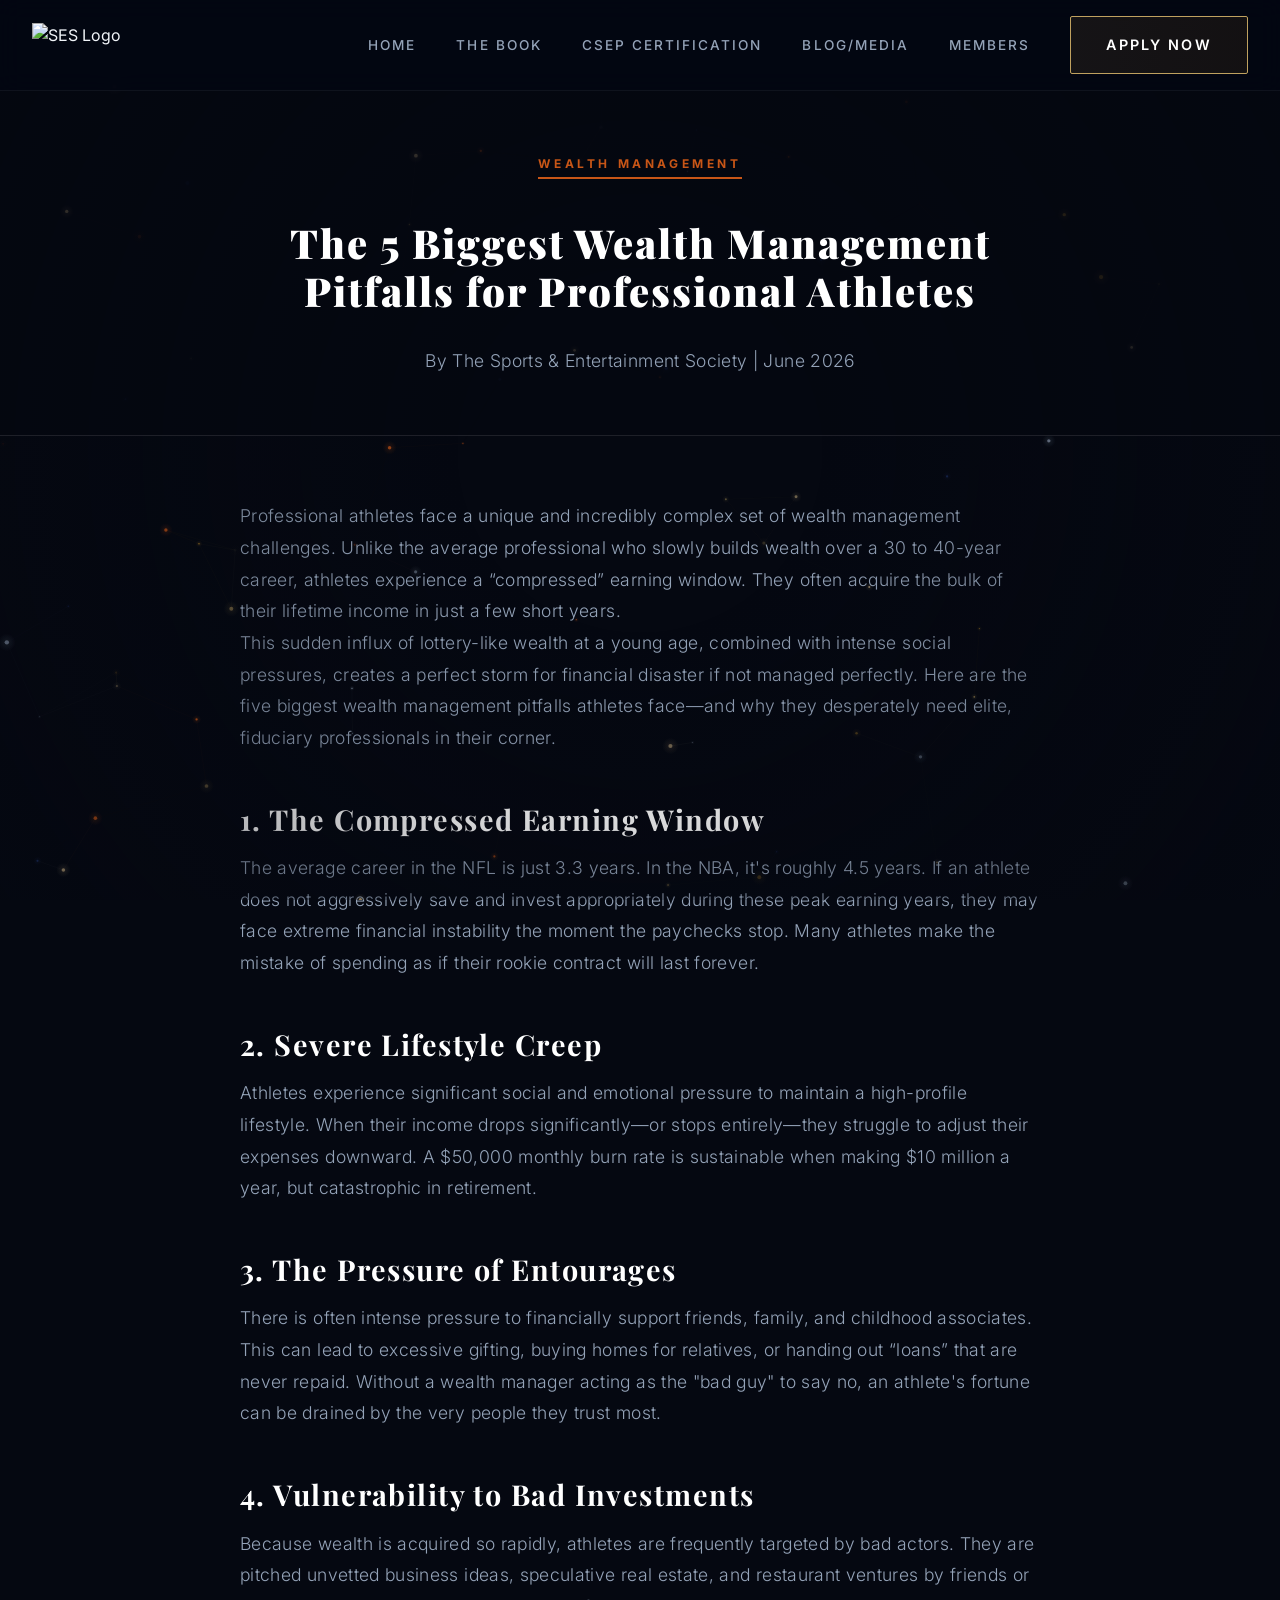
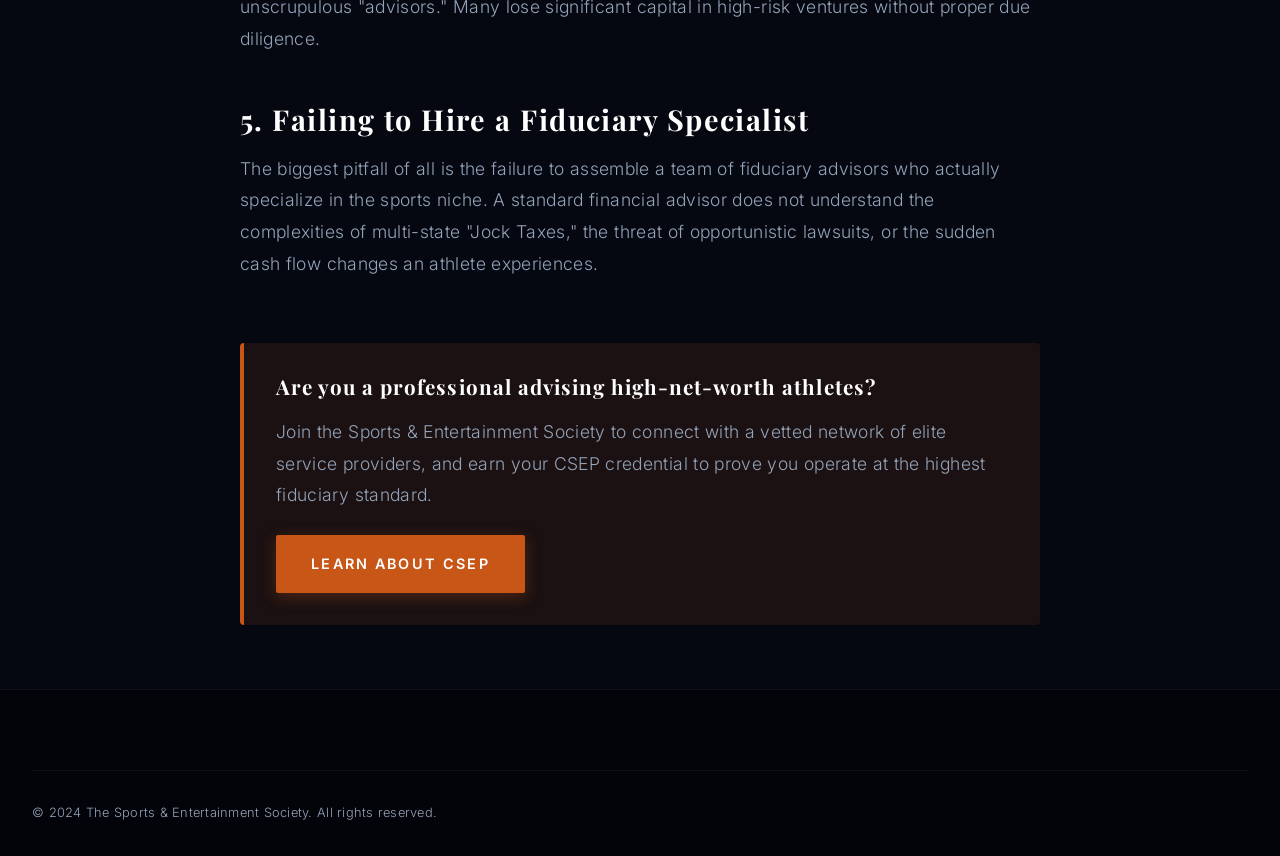
==== commit 76ea7cde: "fix: add container class to header in blog pages" ====
--- a/blog-post-1.html
+++ b/blog-post-1.html
@@ -12,7 +12,7 @@
   <canvas id="ambient-canvas"></canvas>
 
   <header>
-    <div class="nav-container">
+    <div class="container nav-container">
       <a href="index.html" class="logo-link">
         <div class="logo-placeholder-header">
           <img src="https://firebasestorage.googleapis.com/v0/b/studio-6578078567-d586b.firebasestorage.app/o/ses%20logo%20transparent.png?alt=media&token=a7a9f43f-8313-4940-94d5-614aab6d0703" alt="SES Logo" class="logo-img" style="height:50px;width:auto;display:block;">
